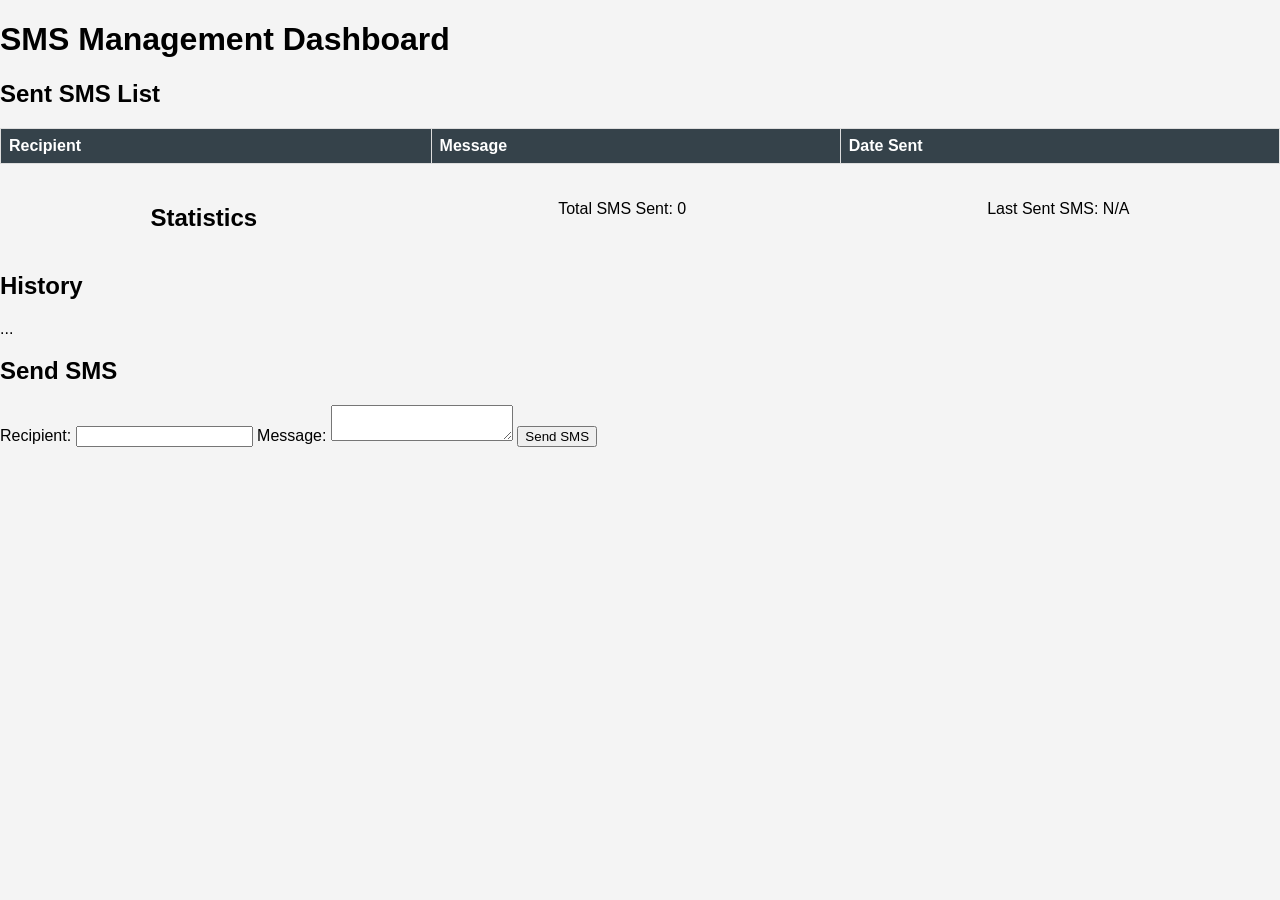
==== frontend/dashboard.html @ 5b5ddbe7 "Add SMS management dashboard interface" ====
<!DOCTYPE html>
<html lang="en">
<head>
    <meta charset="UTF-8">
    <meta name="viewport" content="width=device-width, initial-scale=1.0">
    <title>SMS Management Dashboard</title>
    <link rel="stylesheet" href="styles.css">
</head>
<body>
    <div class="container">
        <h1>SMS Management Dashboard</h1>
        <div class="sent-sms-list">
            <h2>Sent SMS List</h2>
            <table>
                <thead>
                    <tr>
                        <th>Recipient</th>
                        <th>Message</th>
                        <th>Date Sent</th>
                    </tr>
                </thead>
                <tbody>
                    <!-- Dynamic content to be populated by JavaScript -->
                </tbody>
            </table>
        </div>
        <div class="statistics-panel">
            <h2>Statistics</h2>
            <p>Total SMS Sent: <span id="total-sms">0</span></p>
            <p>Last Sent SMS: <span id="last-sent">N/A</span></p>
        </div>
        <div class="history-section">
            <h2>History</h2>
            <p>...</p>
        </div>
        <div class="send-sms-form">
            <h2>Send SMS</h2>
            <form id="smsForm">
                <label for="recipient">Recipient:</label>
                <input type="text" id="recipient" name="recipient" required>
                <label for="message">Message:</label>
                <textarea id="message" name="message" required></textarea>
                <button type="submit">Send SMS</button>
            </form>
        </div>
    </div>
    <script src="script.js"></script>
</body>
</html>
---- frontend/styles.css ----
/* CSS styles for the SMS dashboard */

body {
    font-family: Arial, sans-serif;
    margin: 0;
    padding: 0;
    background-color: #f4f4f4;
}

.header {
    background-color: #35424a;
    color: white;
    padding: 10px 20px;
    text-align: center;
}

.card {
    background-color: white;
    border-radius: 5px;
    box-shadow: 0 0 10px rgba(0, 0, 0, 0.1);
    margin: 20px;
    padding: 20px;
}

.statistics-panel {
    display: flex;
    justify-content: space-around;
    flex-wrap: wrap;
}

.statistics-panel .panel {
    flex: 1;
    margin: 10px;
    padding: 15px;
    background-color: #e4ebf5;
    border-radius: 5px;
}

table {
    width: 100%;
    border-collapse: collapse;
    margin: 20px 0;
}

table th, table td {
    border: 1px solid #ddd;
    padding: 8px;
    text-align: left;
}

table th {
    background-color: #35424a;
    color: white;
}

@media (max-width: 600px) {
    .statistics-panel {
        flex-direction: column;
    }
    .card {
        width: 90%;
        margin: auto;
    }
}
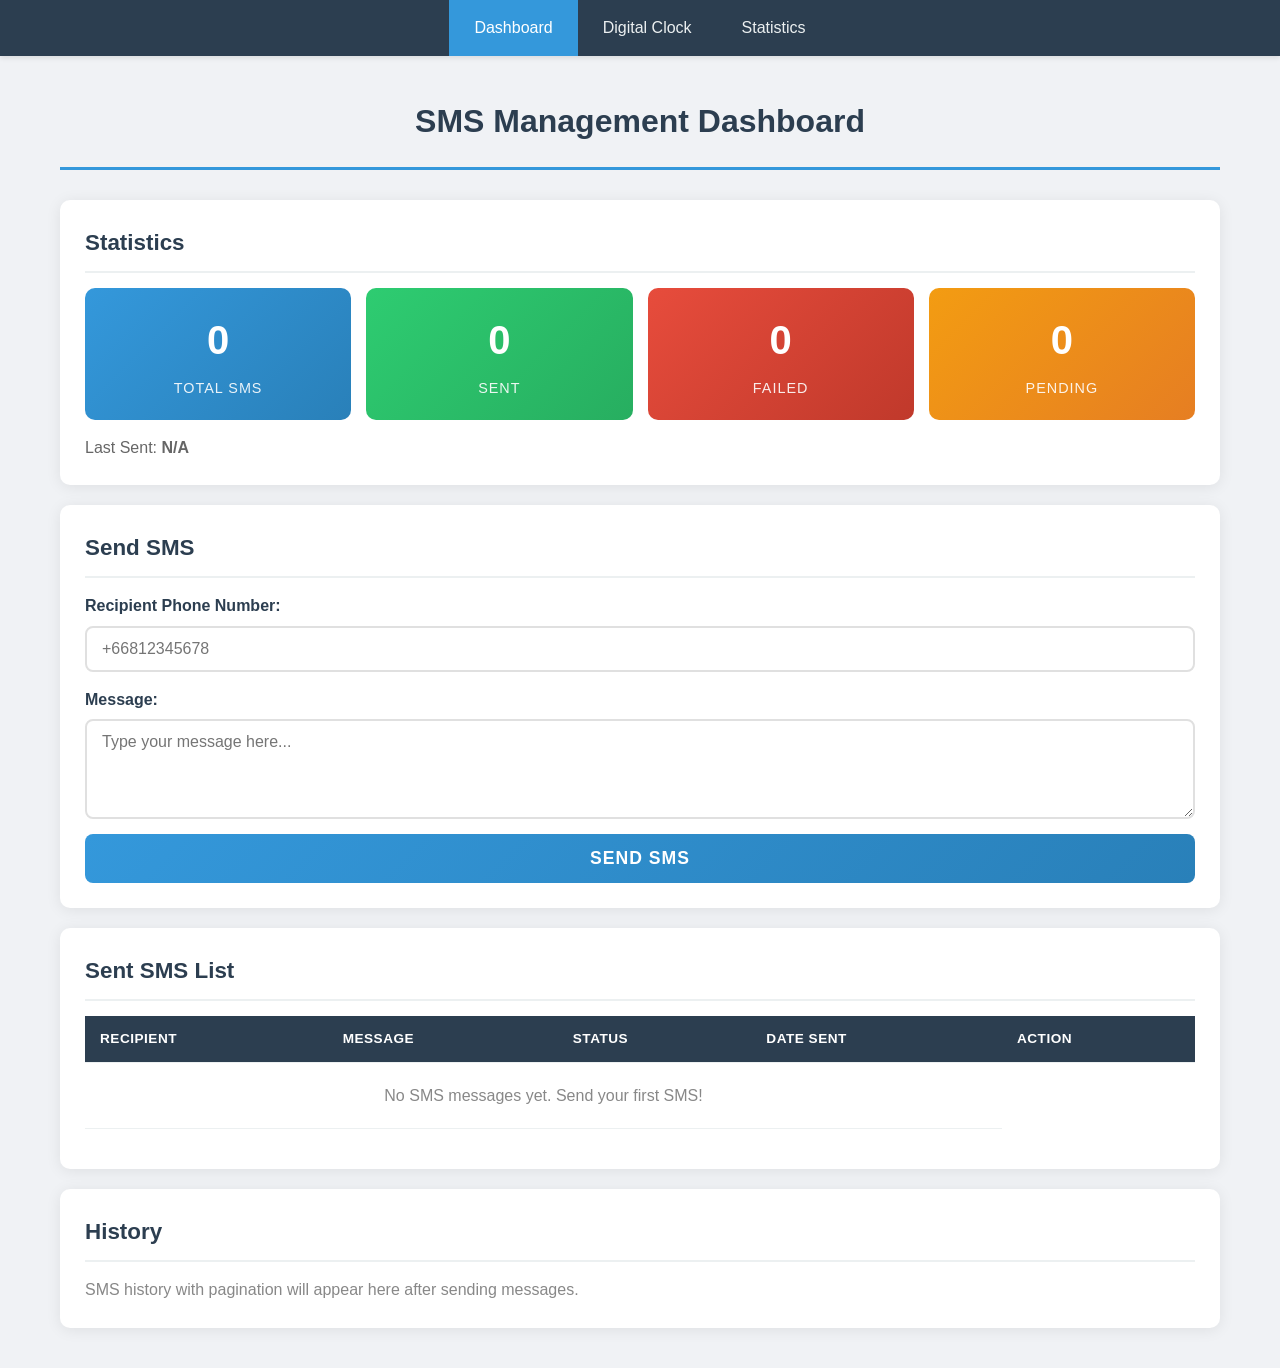
==== commit 11d50119: "Complete SMS Dashboard - Backend, Frontend, and all features - Add Database models (SMS, User, OTP) " ====
--- a/frontend/dashboard.html
+++ b/frontend/dashboard.html
@@ -7,8 +7,53 @@
     <link rel="stylesheet" href="styles.css">
 </head>
 <body>
+    <!-- Navigation -->
+    <nav class="nav-bar">
+        <a href="/" class="active">Dashboard</a>
+        <a href="/clock">Digital Clock</a>
+        <a href="/statistics">Statistics</a>
+    </nav>
+
     <div class="container">
         <h1>SMS Management Dashboard</h1>
+
+        <!-- Statistics Panel -->
+        <div class="statistics-panel">
+            <h2>Statistics</h2>
+            <div class="stats-grid">
+                <div class="stat-card">
+                    <div class="stat-number" id="total-sms">0</div>
+                    <div class="stat-label">Total SMS</div>
+                </div>
+                <div class="stat-card stat-success">
+                    <div class="stat-number" id="sent-sms">0</div>
+                    <div class="stat-label">Sent</div>
+                </div>
+                <div class="stat-card stat-danger">
+                    <div class="stat-number" id="failed-sms">0</div>
+                    <div class="stat-label">Failed</div>
+                </div>
+                <div class="stat-card stat-warning">
+                    <div class="stat-number" id="pending-sms">0</div>
+                    <div class="stat-label">Pending</div>
+                </div>
+            </div>
+            <p style="margin-top:15px;color:#666;">Last Sent: <strong id="last-sent">N/A</strong></p>
+        </div>
+
+        <!-- Send SMS Form -->
+        <div class="send-sms-form">
+            <h2>Send SMS</h2>
+            <form id="smsForm">
+                <label for="recipient">Recipient Phone Number:</label>
+                <input type="text" id="recipient" name="recipient" placeholder="+66812345678" required>
+                <label for="message">Message:</label>
+                <textarea id="message" name="message" placeholder="Type your message here..." required></textarea>
+                <button type="submit">Send SMS</button>
+            </form>
+        </div>
+
+        <!-- SMS History Table -->
         <div class="sent-sms-list">
             <h2>Sent SMS List</h2>
             <table>
@@ -16,34 +61,24 @@
                     <tr>
                         <th>Recipient</th>
                         <th>Message</th>
+                        <th>Status</th>
                         <th>Date Sent</th>
+                        <th>Action</th>
                     </tr>
                 </thead>
                 <tbody>
-                    <!-- Dynamic content to be populated by JavaScript -->
+                    <!-- Dynamic content populated by JavaScript -->
                 </tbody>
             </table>
         </div>
-        <div class="statistics-panel">
-            <h2>Statistics</h2>
-            <p>Total SMS Sent: <span id="total-sms">0</span></p>
-            <p>Last Sent SMS: <span id="last-sent">N/A</span></p>
-        </div>
+
+        <!-- History Section with Pagination -->
         <div class="history-section">
             <h2>History</h2>
-            <p>...</p>
-        </div>
-        <div class="send-sms-form">
-            <h2>Send SMS</h2>
-            <form id="smsForm">
-                <label for="recipient">Recipient:</label>
-                <input type="text" id="recipient" name="recipient" required>
-                <label for="message">Message:</label>
-                <textarea id="message" name="message" required></textarea>
-                <button type="submit">Send SMS</button>
-            </form>
+            <p style="color:#888;">SMS history with pagination will appear here after sending messages.</p>
         </div>
     </div>
+
     <script src="script.js"></script>
 </body>
-</html>+</html>
--- a/frontend/styles.css
+++ b/frontend/styles.css
@@ -1,31 +1,124 @@
-/* CSS styles for the SMS dashboard */
-
-body {
-    font-family: Arial, sans-serif;
+/* ===== SMS Dashboard - Complete Stylesheet ===== */
+
+/* Reset & Base */
+* {
     margin: 0;
     padding: 0;
-    background-color: #f4f4f4;
-}
-
+    box-sizing: border-box;
+}
+
+body {
+    font-family: 'Segoe UI', Tahoma, Geneva, Verdana, sans-serif;
+    margin: 0;
+    padding: 0;
+    background-color: #f0f2f5;
+    color: #333;
+    line-height: 1.6;
+}
+
+/* Header */
 .header {
-    background-color: #35424a;
-    color: white;
-    padding: 10px 20px;
+    background: linear-gradient(135deg, #2c3e50, #3498db);
+    color: white;
+    padding: 15px 20px;
     text-align: center;
-}
-
+    box-shadow: 0 2px 10px rgba(0,0,0,0.15);
+}
+
+/* Container */
+.container {
+    max-width: 1200px;
+    margin: 0 auto;
+    padding: 20px;
+}
+
+.container h1 {
+    text-align: center;
+    color: #2c3e50;
+    margin-bottom: 30px;
+    font-size: 2em;
+    padding: 20px 0;
+    border-bottom: 3px solid #3498db;
+}
+
+/* Card */
 .card {
     background-color: white;
-    border-radius: 5px;
-    box-shadow: 0 0 10px rgba(0, 0, 0, 0.1);
-    margin: 20px;
+    border-radius: 10px;
+    box-shadow: 0 2px 15px rgba(0, 0, 0, 0.08);
+    margin: 20px 0;
+    padding: 25px;
+    transition: box-shadow 0.3s ease;
+}
+
+.card:hover {
+    box-shadow: 0 4px 20px rgba(0, 0, 0, 0.12);
+}
+
+/* Section Headers */
+.sent-sms-list h2,
+.statistics-panel h2,
+.history-section h2,
+.send-sms-form h2 {
+    color: #2c3e50;
+    margin-bottom: 15px;
+    padding-bottom: 10px;
+    border-bottom: 2px solid #ecf0f1;
+    font-size: 1.4em;
+}
+
+/* Statistics Panel */
+.statistics-panel {
+    background: white;
+    border-radius: 10px;
+    box-shadow: 0 2px 15px rgba(0, 0, 0, 0.08);
+    padding: 25px;
+    margin: 20px 0;
+}
+
+.stats-grid {
+    display: grid;
+    grid-template-columns: repeat(auto-fit, minmax(150px, 1fr));
+    gap: 15px;
+    margin-top: 15px;
+}
+
+.stat-card {
+    background: linear-gradient(135deg, #3498db, #2980b9);
+    color: white;
+    border-radius: 10px;
     padding: 20px;
-}
-
-.statistics-panel {
-    display: flex;
-    justify-content: space-around;
-    flex-wrap: wrap;
+    text-align: center;
+    transition: transform 0.2s ease;
+}
+
+.stat-card:hover {
+    transform: translateY(-3px);
+}
+
+.stat-card.stat-success {
+    background: linear-gradient(135deg, #2ecc71, #27ae60);
+}
+
+.stat-card.stat-danger {
+    background: linear-gradient(135deg, #e74c3c, #c0392b);
+}
+
+.stat-card.stat-warning {
+    background: linear-gradient(135deg, #f39c12, #e67e22);
+}
+
+.stat-number {
+    font-size: 2.5em;
+    font-weight: bold;
+    margin-bottom: 5px;
+}
+
+.stat-label {
+    font-size: 0.9em;
+    opacity: 0.9;
+    text-transform: uppercase;
+    letter-spacing: 1px;
 }
 
 .statistics-panel .panel {
@@ -33,32 +126,306 @@
     margin: 10px;
     padding: 15px;
     background-color: #e4ebf5;
-    border-radius: 5px;
+    border-radius: 8px;
+}
+
+/* Table */
+.sent-sms-list {
+    background: white;
+    border-radius: 10px;
+    box-shadow: 0 2px 15px rgba(0, 0, 0, 0.08);
+    padding: 25px;
+    margin: 20px 0;
+    overflow-x: auto;
 }
 
 table {
     width: 100%;
     border-collapse: collapse;
+    margin: 15px 0;
+}
+
+table th, table td {
+    border: none;
+    border-bottom: 1px solid #ecf0f1;
+    padding: 12px 15px;
+    text-align: left;
+}
+
+table th {
+    background-color: #2c3e50;
+    color: white;
+    font-weight: 600;
+    text-transform: uppercase;
+    font-size: 0.85em;
+    letter-spacing: 0.5px;
+}
+
+table tr:hover {
+    background-color: #f8f9fa;
+}
+
+table tr:nth-child(even) {
+    background-color: #fafbfc;
+}
+
+/* Status Badges */
+.status-badge {
+    display: inline-block;
+    padding: 4px 12px;
+    border-radius: 20px;
+    font-size: 0.8em;
+    font-weight: 600;
+    text-transform: uppercase;
+}
+
+.status-sent {
+    background-color: #d4edda;
+    color: #155724;
+}
+
+.status-failed {
+    background-color: #f8d7da;
+    color: #721c24;
+}
+
+.status-pending {
+    background-color: #fff3cd;
+    color: #856404;
+}
+
+/* Delete Button */
+.btn-delete {
+    background: none;
+    border: none;
+    cursor: pointer;
+    font-size: 1.2em;
+    color: #e74c3c;
+    padding: 5px;
+    border-radius: 5px;
+    transition: background-color 0.2s;
+}
+
+.btn-delete:hover {
+    background-color: #fde8e8;
+}
+
+/* Send SMS Form */
+.send-sms-form {
+    background: white;
+    border-radius: 10px;
+    box-shadow: 0 2px 15px rgba(0, 0, 0, 0.08);
+    padding: 25px;
     margin: 20px 0;
 }
 
-table th, table td {
-    border: 1px solid #ddd;
-    padding: 8px;
-    text-align: left;
-}
-
-table th {
-    background-color: #35424a;
-    color: white;
-}
-
-@media (max-width: 600px) {
+.send-sms-form form {
+    display: flex;
+    flex-direction: column;
+    gap: 15px;
+}
+
+.send-sms-form label {
+    font-weight: 600;
+    color: #2c3e50;
+    margin-bottom: -8px;
+}
+
+.send-sms-form input[type="text"],
+.send-sms-form textarea {
+    width: 100%;
+    padding: 12px 15px;
+    border: 2px solid #e0e0e0;
+    border-radius: 8px;
+    font-size: 1em;
+    font-family: inherit;
+    transition: border-color 0.3s ease, box-shadow 0.3s ease;
+}
+
+.send-sms-form input[type="text"]:focus,
+.send-sms-form textarea:focus {
+    outline: none;
+    border-color: #3498db;
+    box-shadow: 0 0 0 3px rgba(52, 152, 219, 0.15);
+}
+
+.send-sms-form textarea {
+    min-height: 100px;
+    resize: vertical;
+}
+
+.send-sms-form button[type="submit"] {
+    background: linear-gradient(135deg, #3498db, #2980b9);
+    color: white;
+    border: none;
+    padding: 14px 30px;
+    font-size: 1.1em;
+    font-weight: 600;
+    border-radius: 8px;
+    cursor: pointer;
+    transition: all 0.3s ease;
+    text-transform: uppercase;
+    letter-spacing: 1px;
+}
+
+.send-sms-form button[type="submit"]:hover {
+    background: linear-gradient(135deg, #2980b9, #2471a3);
+    transform: translateY(-2px);
+    box-shadow: 0 4px 15px rgba(52, 152, 219, 0.3);
+}
+
+.send-sms-form button[type="submit"]:disabled {
+    background: #bdc3c7;
+    cursor: not-allowed;
+    transform: none;
+    box-shadow: none;
+}
+
+/* History Section */
+.history-section {
+    background: white;
+    border-radius: 10px;
+    box-shadow: 0 2px 15px rgba(0, 0, 0, 0.08);
+    padding: 25px;
+    margin: 20px 0;
+}
+
+/* Pagination */
+.pagination {
+    display: flex;
+    align-items: center;
+    justify-content: center;
+    gap: 15px;
+    margin-top: 20px;
+    padding-top: 15px;
+    border-top: 1px solid #ecf0f1;
+}
+
+.pagination button {
+    background: #3498db;
+    color: white;
+    border: none;
+    padding: 8px 20px;
+    border-radius: 5px;
+    cursor: pointer;
+    font-size: 0.9em;
+    transition: background 0.2s;
+}
+
+.pagination button:hover {
+    background: #2980b9;
+}
+
+.page-info {
+    color: #666;
+    font-size: 0.9em;
+}
+
+/* Notification System */
+.notification {
+    position: fixed;
+    top: 20px;
+    right: 20px;
+    padding: 15px 25px;
+    border-radius: 8px;
+    color: white;
+    font-weight: 500;
+    z-index: 10000;
+    display: flex;
+    align-items: center;
+    gap: 10px;
+    box-shadow: 0 4px 20px rgba(0,0,0,0.2);
+    animation: slideIn 0.3s ease;
+    max-width: 400px;
+}
+
+.notification-success {
+    background: linear-gradient(135deg, #2ecc71, #27ae60);
+}
+
+.notification-error {
+    background: linear-gradient(135deg, #e74c3c, #c0392b);
+}
+
+.notification-info {
+    background: linear-gradient(135deg, #3498db, #2980b9);
+}
+
+@keyframes slideIn {
+    from {
+        transform: translateX(100%);
+        opacity: 0;
+    }
+    to {
+        transform: translateX(0);
+        opacity: 1;
+    }
+}
+
+/* Navigation */
+.nav-bar {
+    background: #2c3e50;
+    padding: 0;
+    display: flex;
+    justify-content: center;
+    box-shadow: 0 2px 5px rgba(0,0,0,0.1);
+}
+
+.nav-bar a {
+    color: #ecf0f1;
+    text-decoration: none;
+    padding: 15px 25px;
+    transition: background 0.2s;
+    font-weight: 500;
+}
+
+.nav-bar a:hover,
+.nav-bar a.active {
+    background: #3498db;
+    color: white;
+}
+
+/* Responsive */
+@media (max-width: 768px) {
+    .container {
+        padding: 10px;
+    }
+
+    .container h1 {
+        font-size: 1.5em;
+    }
+
+    .stats-grid {
+        grid-template-columns: repeat(2, 1fr);
+    }
+
     .statistics-panel {
         flex-direction: column;
     }
+
     .card {
-        width: 90%;
-        margin: auto;
-    }
-}+        width: 100%;
+        margin: 10px auto;
+    }
+
+    table th, table td {
+        padding: 8px 10px;
+        font-size: 0.9em;
+    }
+
+    .notification {
+        right: 10px;
+        left: 10px;
+        max-width: none;
+    }
+}
+
+@media (max-width: 480px) {
+    .stats-grid {
+        grid-template-columns: 1fr;
+    }
+
+    .stat-number {
+        font-size: 2em;
+    }
+}
